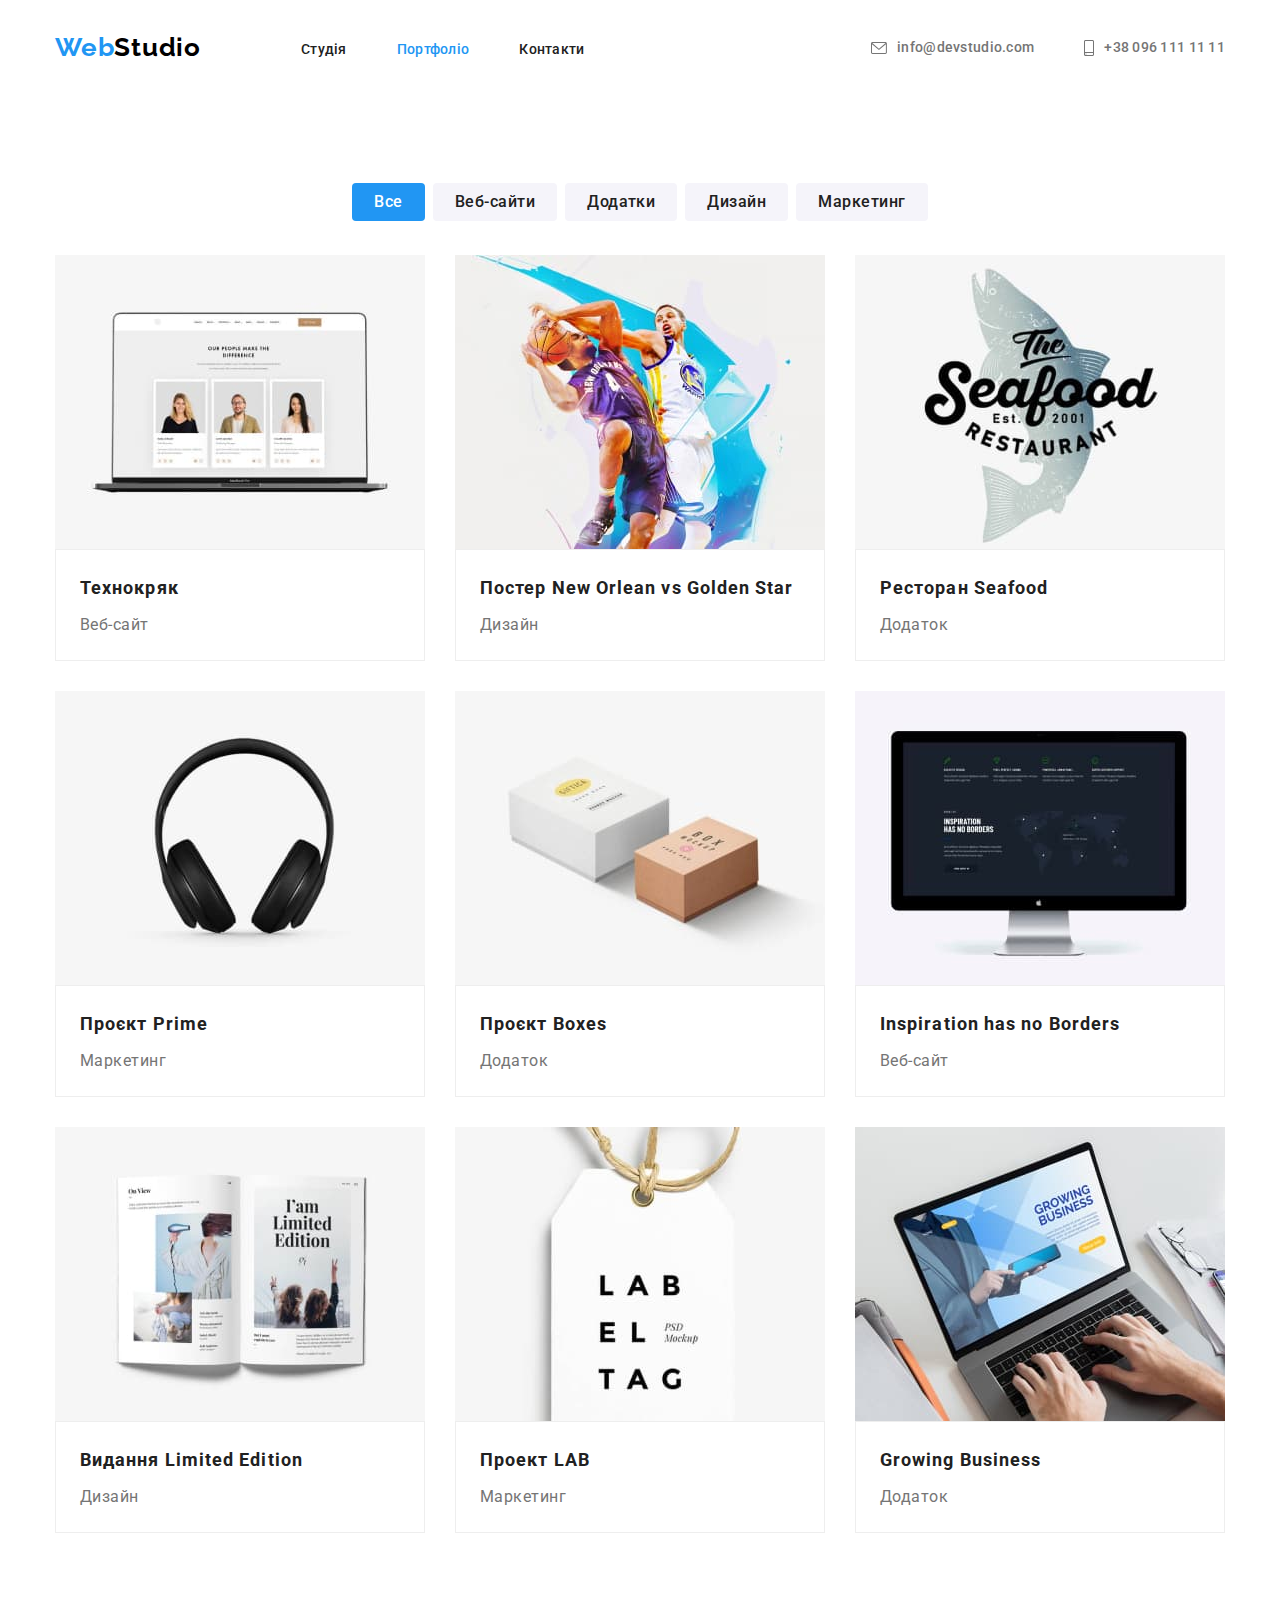
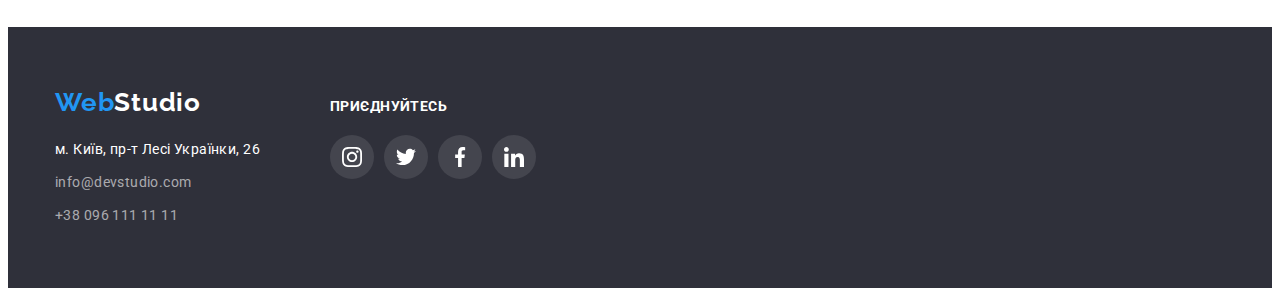
==== portfolio.html @ 910a13aa "Summary(required)" ====
<!DOCTYPE html>
<html lang="uk">
<head>
    <meta charset="UTF-8">
    <meta http-equiv="X-UA-Compatible" content="IE=edge">
    <meta name="viewport" content="width=device-width, initial-scale=1.0">
    <link rel="preconnect" href="https://fonts.googleapis.com">
    <link rel="preconnect" href="https://fonts.gstatic.com" crossorigin>
    <link href="https://fonts.googleapis.com/css2?family=Raleway:wght@700&family=Roboto:wght@400;500;700;900&display=swap" rel="stylesheet">
    <link rel="stylesheet" href="https://cdnjs.cloudflare.com/ajax/libs/modern-normalize/1.1.0/modern-normalize.min.css" integrity="sha512-wpPYUAdjBVSE4KJnH1VR1HeZfpl1ub8YT/NKx4PuQ5NmX2tKuGu6U/JRp5y+Y8XG2tV+wKQpNHVUX03MfMFn9Q==" crossorigin="anonymous" referrerpolicy="no-referrer" />
    <link rel="stylesheet" href="./css/styles.css">
    <title>Document</title>
</head>
<body>
    <!-- Шапка сайта -->
    <header class="header">
        <div class="container">
            <nav class="site-nav">           
                <a href="./index.html" class="logo"><span class="text">Web</span>Studio</a>
                <ul class="site-nav list">
                    <li class="item">
                        <a href="./index.html" class="link">Студія</a>
                    </li>
                    <li class="item">
                        <a href="./portfolio.html" class="link current">Портфоліо</a>
                    </li>
                    <li class="item">
                        <a href="" class="link">Контакти</a>
                    </li>
                </ul>
            </nav>
            <ul class="auth-nav list">
                <li class="item">            
                <a lang="en" href="mailto:info@devstudio.com" class="link mail">                
                    <svg class="auth icon" width="16" height="12">
                    <use href="./images/icons.svg#envelope"></use>
                    </svg>info@devstudio.com
                </a>
                <li class="item">
                    <a href="tel:+380961111111" class="link telefon">
                        <svg class="auth icon" width="10" height="16">
                        <use href="./images/icons.svg#smartphone"></use>
                        </svg>+38 096 111 11 11
                    </a>
                </li>
            </ul>           
        </div>
        </header>       
    <!-- Тело сайта -->
    <main class="main">        
        <!-- Фильтры -->
        <section class="section">
            <div class="container">
                <h1 class="visually-hidden">Портфолио</h1>
            <ul class="button-list">
                <li class="item"><button type="button" class="button primary link">Все</button></li>
                <li class="item"><button type="button" class="button secondary link">Веб-сайти</button></li>
                <li class="item"><button type="button" class="button secondary link">Додатки</button></li>
                <li class="item"><button type="button" class="button secondary link">Дизайн</button></li>
                <li class="item"><button type="button" class="button secondary link">Маркетинг</button></li>
            </ul>
            <ul class="project-list">             
                <li class="item">
                    <a href="" class="link">
                        <img src="./images/project-1.jpg" alt="ноутбук" width="370" height="294">
                    <div class="project-border">
                        <h2 class="title">Технокряк</h2>
                        <p class="text">Веб-сайт</p>
                    </div>  
                    </a>                                      
                </li>
                <li class="item">
                    <a href="" class="link">
                        <img src="./images/project-2.jpg" alt="борьба баскетболистов" width="370" height="294">
                    <div class="project-border">
                        <h2 class="title">Постер <span lang="en">New Orlean vs Golden Star</span></h2>
                        <p class="text">Дизайн</p>
                    </div>    
                    </a>                                    
                </li>                
                <li class="item">
                    <a href="" class="link">
                        <img src="./images/project-3.jpg" alt="лого ресторана" width="370" height="294">
                    <div class="project-border">
                        <h2 class="title">Ресторан <span lang="en">Seafood</span></h2>
                        <p class="text">Додаток</p>
                    </div>  
                    </a>                                      
                </li>
                <li class="item">
                    <a href="" class="link">
                       <img src="./images/project-4.jpg" alt="наушники" width="370" height="294">
                    <div class="project-border">
                        <h2 class="title">Проєкт <span lang="en">Prime</span></h2>
                        <p class="text">Маркетинг</p>
                    </div>     
                    </a>                                    
                </li>
                <li class="item">
                    <a href="" class="link">
                        <img src="./images/project-5.jpg" alt="две коробки" width="370" height="294">
                    <div class="project-border">
                        <h2 class="title">Проєкт <span lang="en">Boxes</span></h2>
                        <p class="text">Додаток</p>
                    </div> 
                    </a>                                       
                </li>
                <li class="item">
                    <a href="" class="link">
                        <img src="./images/project-6.jpg" alt="монитор" width="370" height="294">
                    <div class="project-border">
                        <h2 class="title" lang="en">Inspiration has no Borders</h2>
                        <p class="text">Веб-сайт</p>
                    </div>  
                    </a>                                      
                </li>            
                <li class="item">
                    <a href="" class="link">
                        <img src="./images/project-7.jpg" alt="книга" width="370" height="294">
                    <div class="project-border">
                        <h2 class="title">Видання <span lang="en">Limited Edition</span></h2>
                        <p class="text">Дизайн</p>
                    </div>
                    </a>                                        
                </li>
                <li class="item">
                    <a href="" class="link">
                        <img src="./images/project-8.jpg" alt="кулон проэкта" width="370" height="294">
                    <div class="project-border">
                        <h2 class="title">Проект <span lang="en">LAB</span></h2>
                        <p class="text">Маркетинг</p>
                    </div>   
                    </a>                                     
                </li>
                <li class="item">
                    <a href="" class="link">
                        <img src="./images/project-9.jpg" alt="работа за ноутбуком" width="370" height="294">
                    <div class="project-border">
                        <h2 class="title" lang="en">Growing Business</h2>
                        <p class="text">Додаток</p>
                    </div> 
                    </a>                                       
                </li>    
                </ul>
            </div>
        </section>
    </main>
    <!-- Подвал -->
    <footer class="footer">       
        <div class="footer-container">
            <div class="footer-address">               
                <address class="address">
                    <a href="" class="logo secondary"><span class="text">Web</span><span class="other">Studio</span></a>  
                    <p class="text">м. Київ, пр-т Лесі Українки, 26</p>
                    <ul class="address-list list">           
                        <li class="text">
                            <a lang="en" href="mailto:info@devstudio.com" class="link">info@devstudio.com</a>
                        </li>
                        <li class="text">
                            <a href="tel:+380961111111" class="link">+38 096 111 11 11</a>
                        </li>
                    </ul>       
                </address>    
            </div>
            <div class="join">
                <p class="join-title">приєднуйтесь</p>
                <ul class="join-list">
                    <li class="join-item">
                        <a class="join-link" href="">
                        <svg class="join-icon" width="20" height="20">
                            <use href="./images/icons.svg#instagram"></use>
                        </svg>
                    </a>
                    </li>
                    <li class="join-item">
                        <a class="join-link" href="">
                        <svg class="join-icon" width="20" height="20">
                            <use href="./images/icons.svg#twitter"></use>
                        </svg>
                    </a>
                    </li>
                    <li class="join-item">
                        <a class="join-link" href="">
                        <svg class="join-icon" width="20" height="20">
                            <use href="./images/icons.svg#facebook"></use>
                        </svg>
                    </a>
                    </li>
                    <li class="join-item">
                        <a class="join-link" href="">
                        <svg class="join-icon" width="20" height="20">
                            <use href="./images/icons.svg#linkedin"></use>
                        </svg>
                    </a>
                    </li>
                </ul>
            </div>        
        </div>
    </footer> 
</body>
</html>
---- css/styles.css ----
html{
    box-sizing: border-box;
}

*, *::before, *::after{
    box-sizing: inherit;
}

:root{
    --primary-text-color: #212121;
    --secondary-text-color: #757575;
    --main-link-color: #2196F3; 
}
p,ul,h1,h2,h3,h4,h5,h6{
    margin: 0;
}
body{
    font-family: 'Roboto', sans-serif;    
    color: var(--primary-text-color);
}
ul{
    margin: 0;
    padding: 0;
    list-style: none;
}
img {
    display: block;
    max-width: 100%;
    height: auto;
}    
.visually-hidden {
  position: absolute;
  width: 1px;
  height: 1px;
  margin: -1px;
  border: 0;
  padding: 0;
  white-space: nowrap;
  clip-path: inset(100%);
  clip: rect(0 0 0 0);
  overflow: hidden;
}
.container{
    margin-left: auto;
    margin-right: auto;
    width: 1200px;
    padding-left: 15px;
    padding-right: 15px;
}
.header{
    border-bottom: 1px solid transparent;
}
.header .container{
    display: flex;
    align-items: center;
}
/*Logo*/
.logo{
    display: inline-block;
    font-family: 'Raleway', sans-serif;
    font-weight: 700;
    font-size: 26px;
    line-height: 1.2;
    letter-spacing: 0.03em;
    text-decoration: none;
    color: #000;
}
.logo.secondary{
    margin-bottom: 20px;
}
.logo .text{
    color: var(--main-link-color);
}
.logo .other{
    color: #FFFFFF;
}
/* Site nav */
.list{   
    padding: 0;
    list-style: none;
}
.site-nav{
    display: flex;
    align-items: center;    
}
.site-nav.list{
    margin-left: 100px;
}
.site-nav .item:not(:last-child){
    margin-right: 50px;
}
.site-nav .link{
    padding-top: 32px;
    padding-bottom: 32px;
    font-weight: 500;
    font-size: 14px;
    line-height: 1.14;
    letter-spacing: 0.02em;
    text-decoration: none;
    color: var(--primary-text-color);
}
.site-nav .link:hover,
.site-nav .link:focus{
    color: var(--main-link-color);
}
.site-nav .link.current{
    color: var(--main-link-color);
}
/* Auth-nav */
.auth-nav{
    display: flex;
    align-items: center;
    margin-left: auto;
}
.auth-nav .item:not(:last-child){
    margin-right: 50px;
}
.auth-nav .icon{
    margin-right: 10px;
}
.auth-nav .link{
    display: flex;
    align-items: center;
    margin-top: 32px;
    margin-bottom: 32px;
    font-weight: 500;
    font-size: 14px;
    line-height: 1.14;
    letter-spacing: 0.02em;
    text-decoration: none;
    color: var(--secondary-text-color)
}
.auth-nav .link:hover,
.auth-nav .link:focus,
.address-list .link:hover,
.address-list .link:focus{
    color: var(--main-link-color);
} 
.auth.icon{
    fill: currentColor;
}
/* Hero */
.hero{  
    max-width: 1600px;
    padding-top: 200px;
    padding-bottom: 200px;   
    margin-left: auto;
    margin-right: auto;
    text-align: center;
    background-image: linear-gradient(
        to right,
        rgba(47, 0, 0, 0.4), 
        rgba(0, 48, 0, 0.4), 
        rgba(0, 0, 58, 0.4)),
        url(../images/hero.jpg);
    background-color: #C4C4C4;
}
.hero-title{
    max-width: 696px;
    margin-left: auto;
    margin-right: auto;
    margin-bottom: 30px;
    font-weight: 900;
    font-size: 44px;
    line-height: 1.36;
    letter-spacing: 0.06em;
    text-transform: uppercase;  
    color: #FFFFFF;
}
/* Sections */
.section{
    padding-top: 94px;
    padding-bottom: 94px;
}
.section.no-pading{
    padding-bottom: 0;
}
/* Feature */
.feature-list{
    display: flex;
    padding-left: 0;
}
.feature-list .item{
    width: 270px;
}
.feature-list .icon{
    height: 120px;
    margin-bottom: 30px;
    background-color: #F5F4FA;
}
.button-icon{
    margin-top: 25px;
    margin-bottom: 25px;
    margin-left: 100px;
    margin-right: 100px;
}
/* .feature-list .item::before{
    display: block;
    content: "";
    height: 120px;
    border-radius: 4px;    
    background-position: center;
    background-repeat: no-repeat;
    background-color: #F5F4FA;
}
.feature-list .item.first::before{
    background-image: url(../images/antenna.svg);
}
.feature-list .item.second::before{
    background-image: url(../images/clock.svg);
}
.feature-list .item.third::before{
    background-image: url(../images/diagram.svg);
}
.feature-list .item.fouth::before{
    background-image: url(../images/astronaut.svg);
} */
.feature-list .item:not(:last-child){
    margin-right: 30px;
}
.feature-list .title{
    margin-bottom: 10px;
    font-size: 14px;
    line-height: 1.14;
    letter-spacing: 0.03em; 
    text-transform: uppercase;
}
.feature-list .text{
    font-size: 14px;
    line-height: 1.71;
    letter-spacing: 0.03em;
    color: var(--secondary-text-color);
}
/* Work */
.work-title{  
    margin-bottom: 50px;
    font-size: 36px;
    line-height: 1.17;
    letter-spacing: 0.03em;
    text-align: center;
}
.work-list{
    display: flex;
    padding-left: 0;
    width: calc(100%-60)/3;

}
.work-list .item:not(:last-child){
    margin-right: 30px;
}

/* Our team */
.section.team{
    background-color: #F5F4FA;
}
.team-title{
    margin-bottom: 50px;
    font-size: 36px;
    line-height: 1.17;
    letter-spacing: 0.03em;
    text-align: center;    
}
.team-list{
    display: flex;
    padding-left: 0;
    width: calc(100%-90)/4;
}
.team-list .item:not(:last-child){
    margin-right: 30px;
}
.team-box{
    padding-top: 30px;
}
.team-list .item{
    box-shadow: 
    0px 1px 3px rgba(0, 0, 0, 0.12), 
    0px 1px 1px rgba(0, 0, 0, 0.14), 
    0px 2px 1px rgba(0, 0, 0, 0.2);
    border-radius: 0px 0px 4px 4px;
}
.team-list .title{
    margin-bottom: 10px;
    font-weight: 500;
    font-size: 16px;
    line-height: 1.19;           
    text-align: center;
    letter-spacing: 0.03em;
}
.team-list .text{
    line-height: 1.19;
    text-align: center;
    letter-spacing: 0.03em;
    margin-bottom: 16px;
    color: var(--secondary-text-color);
}
.socnetwork{
    display: flex;
    justify-content: center;
    gap: 10px;
    padding-bottom: 30px;
}
.socnetwork-link{
    display: flex;
    width: 44px;
    height: 44px;
    border-radius: 50%;
    align-items: center;
    justify-content: center;
    fill: #AFB1B8;
}
.socnetwork-link:focus,
.socnetwork-link:hover{
    background-color: #2196F3;
    fill: #FFFFFF;
}
/* Clients */
.clients-title{
    font-size: 36px;
    line-height: 1.17;
    text-align: center;
    letter-spacing: 0.03em;
    margin-bottom: 50px;    
}
.clients-list{
    display: flex;
    justify-content: space-between;
    gap: 30px;
}
.clients-link{    
    display: flex;
    width: 170px;
    height: 92px;
    border: 1px solid #AFB1B8;
    border-radius: 4px;
    justify-content: center;
    align-items: center;
    fill: #AFB1B8;
}
.clients-link:hover,
.clients-link:focus{
    border: 1px solid #2196F3;
    fill: #2196F3;
}
/* Footer */
.footer{
    max-width: 1600px;
    padding-bottom: 60px;
    /* padding-top: 60px;    */
    margin-left: auto;
    margin-right: auto;
    background-color: #2F303A;
}
.footer-container{
    display: flex;
    margin-left: auto;
    margin-right: auto;
    width: 1200px;
    padding-left: 15px;
    padding-right: 15px;
}
.footer-address{
    padding-top: 60px;
    margin-right: 70px;
}
.address{
    font-style: normal;
    font-size: 14px;
    line-height: 1.71;    
    letter-spacing: 0.03em;
    color: #FFFFFF;
}
.address .text:not(:last-child){
    margin-bottom: 9px;
}
.address-list .link{
    text-decoration: none;
    color: rgba(255, 255, 255, 0.6);
}
.join{
    padding-top: 72px;
}
.join-title{
    font-weight: 700;
    font-size: 14px;
    line-height: 1.14;
    letter-spacing: 0.03em;
    text-transform: uppercase;
    margin-bottom: 20px;    
    color: #FFFFFF;    
}
.join-list{
    display: flex;
    gap: 10px;
}
.join-link{
    display: flex;
    width: 44px;
    height: 44px;
    border-radius: 50%;
    align-items: center;
    justify-content: center;
    fill: #FFFFFF;
    background-color:rgba(255, 255, 255, 0.1);
}
.join-link:focus,
.join-link:hover{
    background-color: #2196F3;
}
/* Button */
.button{
    display: inline-block;
    border-radius: 4px;
    border: none;
    padding: 6px 22px;
    height: 38px;
    font-family: inherit;    
    font-weight: 500;
    font-size: 16px;
    line-height: 1.62;      
    letter-spacing: 0.03em;
    cursor: pointer;    
    color: #FFFFFF;
}
.button-hero{
    display: inline-block;
    border-radius: 4px;
    border: none;
    padding: 10px 32px;
    min-width: 200px;
    height: 50px;
    font-family: inherit;
    font-weight: 700;
    font-size: 16px;
    line-height: 1.88;  
    text-align: center;
    letter-spacing: 0.06em;
    cursor: pointer;
    color: #FFFFFF;   
}    
.button.primary,
.button-hero.primary{
    color: #FFFFFF;
    background-color: var(--main-link-color);
}
.button.secondary{
    color: var(--primary-text-color);
    background-color:#F5F4FA;
}
.button.primary.link:hover,
.button.primary.link:focus,
.button-hero.primary.link:hover,
.button-hero.primary.link:focus{
    color: var(--primary-text-color);
    background-color: #fff;    
    box-shadow: 
    0px 3px 1px rgba(0, 0, 0, 0.1), 
    0px 1px 2px rgba(0, 0, 0, 0.08), 
    0px 2px 2px rgba(0, 0, 0, 0.12);
}
.button.secondary.link:hover,
.button.secondary.link:focus{
    color: #FFFFFF;
    background-color: var(--main-link-color);
    box-shadow: 
    0px 3px 1px rgba(0, 0, 0, 0.1), 
    0px 1px 2px rgba(0, 0, 0, 0.08), 
    0px 2px 2px rgba(0, 0, 0, 0.12);
}

/* ПОРТФОЛИО */
/* Filters */
.button-list{
    display: flex;
    justify-content: center;
    margin-top: 0;
    margin-bottom: 34px;
    padding-left: 0;
}
.button-list .item:not(:last-child){
    margin-right: 8px;
}
.project-list{
    display: flex;
    flex-wrap: wrap;
    padding-left: 0;
}
.project-list .item{
    margin-right: 30px; 
    margin-bottom: 30px;
}
.project-list .link{
    display: block;
    text-decoration: none;
}
.project-list .link:focus,
.project-list .link:hover{
    box-shadow: 
    0px 1px 1px rgba(0, 0, 0, 0.12), 
    0px 4px 4px rgba(0, 0, 0, 0.06), 
    1px 4px 6px rgba(0, 0, 0, 0.16); 
}
.project-list .item:nth-child(3n){
    margin-right: 0px;
}
.project-list .item:nth-last-child(-n+3){
    margin-bottom: 0;
}
.project-border{
    padding-top: 20px;
    padding-bottom: 20px;
    padding-left: 24px;
    padding-right: 24px;
    border-top: none;
    border: 1px solid #EEEEEE;
}
.project-list .title{
    margin-bottom: 4px;
    font-size: 18px;
    line-height: 2;
    letter-spacing: 0.06em;
    color: var(--primary-text-color);
}
.project-list .text{
    line-height: 1.88;
    letter-spacing: 0.03em;
    color: var(--secondary-text-color);
}
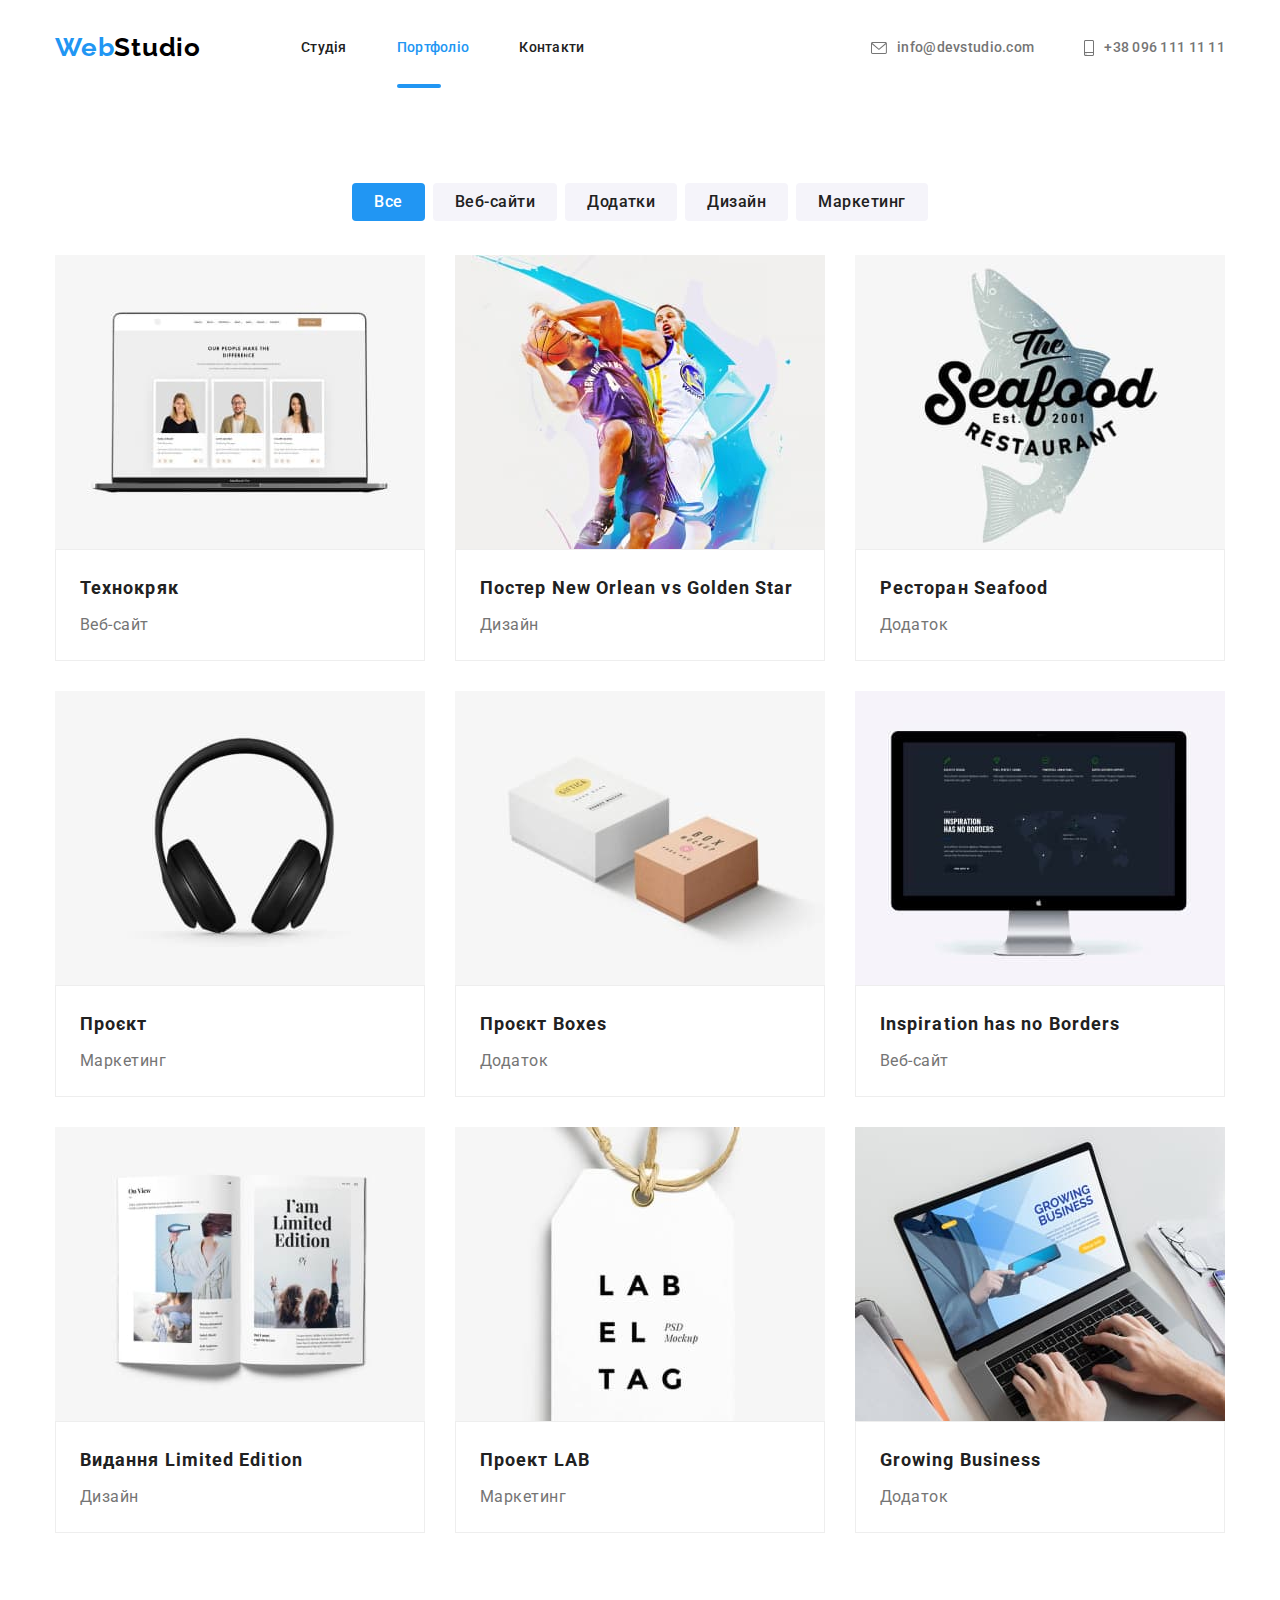
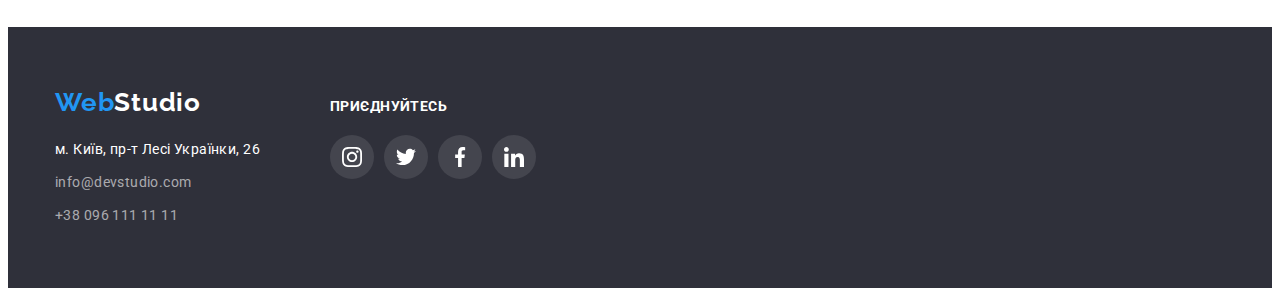
==== commit 7c5477d3: "Summary(required)" ====
--- a/portfolio.html
+++ b/portfolio.html
@@ -61,87 +61,168 @@
             </ul>
             <ul class="project-list">             
                 <li class="item">
-                    <a href="" class="link">
-                        <img src="./images/project-1.jpg" alt="ноутбук" width="370" height="294">
-                    <div class="project-border">
-                        <h2 class="title">Технокряк</h2>
-                        <p class="text">Веб-сайт</p>
-                    </div>  
-                    </a>                                      
-                </li>
-                <li class="item">
-                    <a href="" class="link">
-                        <img src="./images/project-2.jpg" alt="борьба баскетболистов" width="370" height="294">
-                    <div class="project-border">
-                        <h2 class="title">Постер <span lang="en">New Orlean vs Golden Star</span></h2>
-                        <p class="text">Дизайн</p>
-                    </div>    
-                    </a>                                    
+                    <div class="project-thumb">
+                        <a href="" class="link">
+                            <div class="project-action">
+                                <img src="./images/project-1.jpg" alt="ноутбук" width="370" height="294">
+                                <div class="project-overlay">
+                                    <div class="project-action-box">
+                                        <p class="project-action-text">Ресурс пропонує комплексні пропозиції з різним рівнем функціоналу та сервісів. Все це дозволить відвідувачу отримати вичерпні відомості про компанію чи приватну особу.</p>
+                                    </div> 
+                                </div>                                                       
+                            </div>                        
+                            <div class="project-border">
+                                <h2 class="title">Технокряк</h2>
+                                <p class="text">Веб-сайт</p>
+                            </div>  
+                        </a>                                        
+                    </div>                      
+                </li>
+                <li class="item">
+                    <div class="project-thumb">
+                        <a href="" class="link">
+                            <div class="project-action">
+                                <img src="./images/project-2.jpg" alt="борьба баскетболистов" width="370" height="294">
+                                    <div class="project-overlay">
+                                        <div class="project-action-box">
+                                            <p class="project-action-text">Ресурс пропонує комплексні пропозиції з різним рівнем функціоналу та сервісів. Все це дозволить відвідувачу отримати вичерпні відомості про компанію чи приватну особу.</p>
+                                        </div> 
+                                    </div> 
+                            </div>                                    
+                            <div class="project-border">
+                                <h2 class="title">Постер <span lang="en">New Orlean vs Golden Star</span></h2>
+                                <p class="text">Дизайн</p>
+                            </div>    
+                        </a>      
+                    </div>                                                  
                 </li>                
                 <li class="item">
-                    <a href="" class="link">
-                        <img src="./images/project-3.jpg" alt="лого ресторана" width="370" height="294">
-                    <div class="project-border">
-                        <h2 class="title">Ресторан <span lang="en">Seafood</span></h2>
-                        <p class="text">Додаток</p>
-                    </div>  
-                    </a>                                      
-                </li>
-                <li class="item">
-                    <a href="" class="link">
-                       <img src="./images/project-4.jpg" alt="наушники" width="370" height="294">
-                    <div class="project-border">
-                        <h2 class="title">Проєкт <span lang="en">Prime</span></h2>
-                        <p class="text">Маркетинг</p>
-                    </div>     
-                    </a>                                    
-                </li>
-                <li class="item">
-                    <a href="" class="link">
-                        <img src="./images/project-5.jpg" alt="две коробки" width="370" height="294">
-                    <div class="project-border">
-                        <h2 class="title">Проєкт <span lang="en">Boxes</span></h2>
-                        <p class="text">Додаток</p>
-                    </div> 
-                    </a>                                       
-                </li>
-                <li class="item">
-                    <a href="" class="link">
-                        <img src="./images/project-6.jpg" alt="монитор" width="370" height="294">
-                    <div class="project-border">
-                        <h2 class="title" lang="en">Inspiration has no Borders</h2>
-                        <p class="text">Веб-сайт</p>
-                    </div>  
-                    </a>                                      
-                </li>            
-                <li class="item">
-                    <a href="" class="link">
-                        <img src="./images/project-7.jpg" alt="книга" width="370" height="294">
-                    <div class="project-border">
-                        <h2 class="title">Видання <span lang="en">Limited Edition</span></h2>
-                        <p class="text">Дизайн</p>
-                    </div>
-                    </a>                                        
-                </li>
-                <li class="item">
-                    <a href="" class="link">
-                        <img src="./images/project-8.jpg" alt="кулон проэкта" width="370" height="294">
-                    <div class="project-border">
-                        <h2 class="title">Проект <span lang="en">LAB</span></h2>
-                        <p class="text">Маркетинг</p>
-                    </div>   
-                    </a>                                     
-                </li>
-                <li class="item">
-                    <a href="" class="link">
-                        <img src="./images/project-9.jpg" alt="работа за ноутбуком" width="370" height="294">
-                    <div class="project-border">
-                        <h2 class="title" lang="en">Growing Business</h2>
-                        <p class="text">Додаток</p>
-                    </div> 
-                    </a>                                       
+                    <div class="project-thumb">
+                        <a href="" class="link">
+                            <div class="project-action">
+                                <img src="./images/project-3.jpg" alt="лого ресторана" width="370" height="294">
+                                <div class="project-overlay">
+                                    <div class="project-action-box">
+                                        <p class="project-action-text">Ресурс пропонує комплексні пропозиції з різним рівнем функціоналу та сервісів. Все це дозволить відвідувачу отримати вичерпні відомості про компанію чи приватну особу.</p>
+                                    </div> 
+                                </div>                                                       
+                            </div>   
+                            <div class="project-border">
+                                <h2 class="title">Ресторан <span lang="en">Seafood</span></h2>
+                                <p class="text">Додаток</p>
+                            </div>  
+                        </a>                          
+                    </div>                                    
+                </li>
+                <li class="item">
+                    <div class="project-thumb">
+                        <a href="" class="link">
+                            <div class="project-action">
+                                <img src="./images/project-4.jpg" alt="навушники" width="370" height="294">
+                                <div class="project-overlay">
+                                    <div class="project-action-box">
+                                        <p class="project-action-text">Ресурс пропонує комплексні пропозиції з різним рівнем функціоналу та сервісів. Все це дозволить відвідувачу отримати вичерпні відомості про компанію чи приватну особу.</p>
+                                    </div> 
+                                </div>                                                       
+                            </div>                        
+                            <div class="project-border">
+                                <h2 class="title">Проєкт</h2>
+                                <p class="text">Маркетинг</p>
+                            </div>  
+                        </a>                                        
+                    </div>                      
+                </li>
+                <li class="item">
+                    <div class="project-thumb">
+                        <a href="" class="link">
+                            <div class="project-action">
+                                <img src="./images/project-5.jpg" alt="дві коробки" width="370" height="294">
+                                <div class="project-overlay">
+                                    <div class="project-action-box">
+                                        <p class="project-action-text">Ресурс пропонує комплексні пропозиції з різним рівнем функціоналу та сервісів. Все це дозволить відвідувачу отримати вичерпні відомості про компанію чи приватну особу.</p>
+                                    </div> 
+                                </div>                                                       
+                            </div>                        
+                            <div class="project-border">
+                                <h2 class="title">Проєкт <span lang="en">Boxes</span></h2>
+                                <p class="text">Додаток</p>
+                            </div>  
+                        </a>                                        
+                    </div>                      
+                </li>
+                <li class="item">
+                    <div class="project-thumb">
+                        <a href="" class="link">
+                            <div class="project-action">
+                                <img src="./images/project-6.jpg" alt="монитор" width="370" height="294">
+                                <div class="project-overlay">
+                                    <div class="project-action-box">
+                                        <p class="project-action-text">Ресурс пропонує комплексні пропозиції з різним рівнем функціоналу та сервісів. Все це дозволить відвідувачу отримати вичерпні відомості про компанію чи приватну особу.</p>
+                                    </div> 
+                                </div>                                                       
+                            </div>                        
+                            <div class="project-border">
+                                <h2 class="title" lang="en">Inspiration has no Borders</h2>
+                                <p class="text">Веб-сайт</p>
+                            </div>  
+                        </a>                                        
+                    </div>                      
+                </li>     
+                <li class="item">
+                    <div class="project-thumb">
+                        <a href="" class="link">
+                            <div class="project-action">
+                                <img src="./images/project-7.jpg" alt="книга" width="370" height="294">
+                                <div class="project-overlay">
+                                    <div class="project-action-box">
+                                        <p class="project-action-text">Ресурс пропонує комплексні пропозиції з різним рівнем функціоналу та сервісів. Все це дозволить відвідувачу отримати вичерпні відомості про компанію чи приватну особу.</p>
+                                    </div> 
+                                </div>                                                       
+                            </div>                        
+                            <div class="project-border">
+                                <h2 class="title">Видання <span lang="en">Limited Edition</span></h2>
+                                <p class="text">Дизайн</p>
+                            </div>  
+                        </a>                                        
+                    </div>                      
                 </li>    
-                </ul>
+                <li class="item">
+                    <div class="project-thumb">
+                        <a href="" class="link">
+                            <div class="project-action">
+                                <img src="./images/project-8.jpg" alt="книга" width="370" height="294">
+                                <div class="project-overlay">
+                                    <div class="project-action-box">
+                                        <p class="project-action-text">Ресурс пропонує комплексні пропозиції з різним рівнем функціоналу та сервісів. Все це дозволить відвідувачу отримати вичерпні відомості про компанію чи приватну особу.</p>
+                                    </div> 
+                                </div>                                                       
+                            </div>                        
+                            <div class="project-border">
+                                <h2 class="title">Проект <span lang="en">LAB</span></h2>
+                                <p class="text">Маркетинг</p>
+                            </div>  
+                        </a>                                        
+                    </div>                      
+                </li>      
+                <li class="item">
+                    <div class="project-thumb">
+                        <a href="" class="link">
+                            <div class="project-action">
+                                <img src="./images/project-9.jpg" alt="книга" width="370" height="294">
+                                <div class="project-overlay">
+                                    <div class="project-action-box">
+                                        <p class="project-action-text">Ресурс пропонує комплексні пропозиції з різним рівнем функціоналу та сервісів. Все це дозволить відвідувачу отримати вичерпні відомості про компанію чи приватну особу.</p>
+                                    </div> 
+                                </div>                                                       
+                            </div>                        
+                            <div class="project-border">
+                                <h2 class="title" lang="en">Growing Business</h2>
+                                <p class="text">Додаток</p>
+                            </div>  
+                        </a>                                        
+                    </div>                      
+                </li>   
+            </ul>
             </div>
         </section>
     </main>
--- a/css/styles.css
+++ b/css/styles.css
@@ -90,6 +90,8 @@
     margin-right: 50px;
 }
 .site-nav .link{
+    position: relative;
+    display: block;
     padding-top: 32px;
     padding-bottom: 32px;
     font-weight: 500;
@@ -98,6 +100,7 @@
     letter-spacing: 0.02em;
     text-decoration: none;
     color: var(--primary-text-color);
+    transition: color 250ms cubic-bezier(0.4, 0, 0.2, 1);    
 }
 .site-nav .link:hover,
 .site-nav .link:focus{
@@ -106,6 +109,17 @@
 .site-nav .link.current{
     color: var(--main-link-color);
 }
+.site-nav .link.current::after{
+    position: absolute;
+    content: '';
+    display: block;
+    bottom: 0;
+    left: 0;
+    width: 44px;
+    height: 4px;
+    border-radius: 2px;
+    background-color: #2196F3;
+}
 /* Auth-nav */
 .auth-nav{
     display: flex;
@@ -119,16 +133,17 @@
     margin-right: 10px;
 }
 .auth-nav .link{
-    display: flex;
-    align-items: center;
-    margin-top: 32px;
-    margin-bottom: 32px;
+    display: inline-flex;
+    align-items: center;
+    padding-top: 32px;
+    padding-bottom: 32px;
     font-weight: 500;
     font-size: 14px;
     line-height: 1.14;
     letter-spacing: 0.02em;
     text-decoration: none;
-    color: var(--secondary-text-color)
+    color: var(--secondary-text-color);
+    transition: color 250ms cubic-bezier(0.4, 0, 0.2, 1);    
 }
 .auth-nav .link:hover,
 .auth-nav .link:focus,
@@ -147,12 +162,11 @@
     margin-left: auto;
     margin-right: auto;
     text-align: center;
-    background-image: linear-gradient(
-        to right,
-        rgba(47, 0, 0, 0.4), 
-        rgba(0, 48, 0, 0.4), 
-        rgba(0, 0, 58, 0.4)),
-        url(../images/hero.jpg);
+    background-image:
+    linear-gradient(to right,
+    rgba(47, 48, 58, 0.4),
+    rgba(47, 48, 58, 0.4)),
+    url(../images/hero.jpg);
     background-color: #C4C4C4;
 }
 .hero-title{
@@ -167,6 +181,41 @@
     text-transform: uppercase;  
     color: #FFFFFF;
 }
+
+/* Modal Window */
+.backdrop{
+    position: fixed;
+    top: 0;
+    left: 0;
+    width: 100%;
+    height: 100%;
+    background-color:rgba(0, 0, 0, 0.2);
+}
+.backdrop.is-hidden{
+    visibility: hidden;
+    opacity: 0;
+    pointer-events: none;
+}
+.modal{
+    display: flex;
+    justify-content: space-between;
+    padding: 8px;
+    position: absolute;
+    top: 50%;
+    left: 50%;
+    transform: translate(-50%, -50%);
+
+    width: 528px;
+    height: 581px;
+    
+
+    background: #FFFFFF;
+    box-shadow: 
+    0px 1px 3px rgba(0, 0, 0, 0.12), 
+    0px 1px 1px rgba(0, 0, 0, 0.14), 
+    0px 2px 1px rgba(0, 0, 0, 0.2);
+    border-radius: 4px;
+}
 /* Sections */
 .section{
     padding-top: 94px;
@@ -179,20 +228,19 @@
 .feature-list{
     display: flex;
     padding-left: 0;
+    gap: 30px;
 }
 .feature-list .item{
     width: 270px;
 }
-.feature-list .icon{
+.feature-list .icon{    
+    display: flex;
+    align-items: center;
+    justify-content: center;
     height: 120px;
     margin-bottom: 30px;
     background-color: #F5F4FA;
-}
-.button-icon{
-    margin-top: 25px;
-    margin-bottom: 25px;
-    margin-left: 100px;
-    margin-right: 100px;
+    border-radius: 4px;
 }
 /* .feature-list .item::before{
     display: block;
@@ -248,7 +296,28 @@
 .work-list .item:not(:last-child){
     margin-right: 30px;
 }
-
+.work-thumb{
+    position: relative;
+}
+.work-thumb-box{
+    display: flex;
+    position: absolute;
+    bottom: 0;
+    min-width: 370px;
+    min-height: 70px;
+    align-items: center;
+    justify-content: center;   
+    background-color:rgba(47, 48, 58, 0.8);
+}
+.work-thumb-text{
+    font-weight: 700;
+    font-size: 14px;
+    line-height: 1.14;
+    text-align: center;
+    letter-spacing: 0.03em;
+    text-transform: uppercase;    
+    color: #ffffff;       
+}
 /* Our team */
 .section.team{
     background-color: #F5F4FA;
@@ -270,8 +339,10 @@
 }
 .team-box{
     padding-top: 30px;
+    padding-bottom: 30px;
 }
 .team-list .item{
+    background-color: #FFFFFF;
     box-shadow: 
     0px 1px 3px rgba(0, 0, 0, 0.12), 
     0px 1px 1px rgba(0, 0, 0, 0.14), 
@@ -297,7 +368,6 @@
     display: flex;
     justify-content: center;
     gap: 10px;
-    padding-bottom: 30px;
 }
 .socnetwork-link{
     display: flex;
@@ -307,6 +377,9 @@
     align-items: center;
     justify-content: center;
     fill: #AFB1B8;
+    transition: 
+    background-color 250ms cubic-bezier(0.4, 0, 0.2, 1),
+    fill 250ms cubic-bezier(0.4, 0, 0.2, 1);  
 }
 .socnetwork-link:focus,
 .socnetwork-link:hover{
@@ -335,6 +408,9 @@
     justify-content: center;
     align-items: center;
     fill: #AFB1B8;
+    transition: 
+    fill 250ms cubic-bezier(0.4, 0, 0.2, 1),
+    border 250ms cubic-bezier(0.4, 0, 0.2, 1);
 }
 .clients-link:hover,
 .clients-link:focus{
@@ -345,13 +421,14 @@
 .footer{
     max-width: 1600px;
     padding-bottom: 60px;
-    /* padding-top: 60px;    */
+    padding-top: 60px;   
     margin-left: auto;
     margin-right: auto;
     background-color: #2F303A;
 }
 .footer-container{
     display: flex;
+    align-items: baseline;
     margin-left: auto;
     margin-right: auto;
     width: 1200px;
@@ -359,7 +436,6 @@
     padding-right: 15px;
 }
 .footer-address{
-    padding-top: 60px;
     margin-right: 70px;
 }
 .address{
@@ -375,9 +451,7 @@
 .address-list .link{
     text-decoration: none;
     color: rgba(255, 255, 255, 0.6);
-}
-.join{
-    padding-top: 72px;
+    transition: color 250ms cubic-bezier(0.4, 0, 0.2, 1); 
 }
 .join-title{
     font-weight: 700;
@@ -401,6 +475,7 @@
     justify-content: center;
     fill: #FFFFFF;
     background-color:rgba(255, 255, 255, 0.1);
+    transition: background-color 250ms cubic-bezier(0.4, 0, 0.2, 1) ;
 }
 .join-link:focus,
 .join-link:hover{
@@ -436,15 +511,34 @@
     letter-spacing: 0.06em;
     cursor: pointer;
     color: #FFFFFF;   
-}    
+}
+.button-close{
+    display: flex;
+    width: 30px;
+    height: 30px;
+    border-radius: 50%;
+    align-items: center;
+    justify-content: center;
+    cursor: pointer;
+    background: #FFFFFF;
+    border: 1px solid rgba(0, 0, 0, 0.1);
+}   
 .button.primary,
 .button-hero.primary{
     color: #FFFFFF;
     background-color: var(--main-link-color);
+    transition: 
+    background-color 250ms cubic-bezier(0.4, 0, 0.2, 1),
+    color 250ms cubic-bezier(0.4, 0, 0.2, 1),
+    box-shadow 250ms cubic-bezier(0.4, 0, 0.2, 1);
 }
 .button.secondary{
     color: var(--primary-text-color);
     background-color:#F5F4FA;
+    transition: 
+    background-color 250ms cubic-bezier(0.4, 0, 0.2, 1),
+    color 250ms cubic-bezier(0.4, 0, 0.2, 1),
+    box-shadow 250ms cubic-bezier(0.4, 0, 0.2, 1);
 }
 .button.primary.link:hover,
 .button.primary.link:focus,
@@ -484,13 +578,14 @@
     flex-wrap: wrap;
     padding-left: 0;
 }
-.project-list .item{
+.project-list .item{    
     margin-right: 30px; 
     margin-bottom: 30px;
 }
 .project-list .link{
     display: block;
     text-decoration: none;
+    transition: box-shadow 250ms cubic-bezier(0.4, 0, 0.2, 1);    
 }
 .project-list .link:focus,
 .project-list .link:hover{
@@ -498,6 +593,7 @@
     0px 1px 1px rgba(0, 0, 0, 0.12), 
     0px 4px 4px rgba(0, 0, 0, 0.06), 
     1px 4px 6px rgba(0, 0, 0, 0.16); 
+    
 }
 .project-list .item:nth-child(3n){
     margin-right: 0px;
@@ -525,4 +621,39 @@
     letter-spacing: 0.03em;
     color: var(--secondary-text-color);
 }
-
+.project-thumb{
+    position: relative;
+}
+.project-action{
+    position: relative;
+    overflow: hidden;
+}
+.project-overlay{
+    position: absolute;
+    top: 0;
+    left: 0;
+    width: 100%;
+    height: 100%;
+    background-color: rgba(33, 150, 243, 0.9);
+    transform: translateY(100%);
+    transition: transform 250ms cubic-bezier(0.4, 0, 0.2, 1);
+}
+.project-thumb:hover .project-overlay{
+    transform: translateY(0);
+}
+.project-action-box{    
+    position: absolute;
+    top: 50%;
+    left: 50%;
+    transform: translate(-50%, -50%);
+    min-width: 322px;
+    min-height: 168px;
+}
+.project-action-text{    
+    font-weight: 400;
+    font-size: 18px;
+    line-height: 1.56;
+    letter-spacing: 0.03em;    
+    color: #ffffff; 
+}
+
